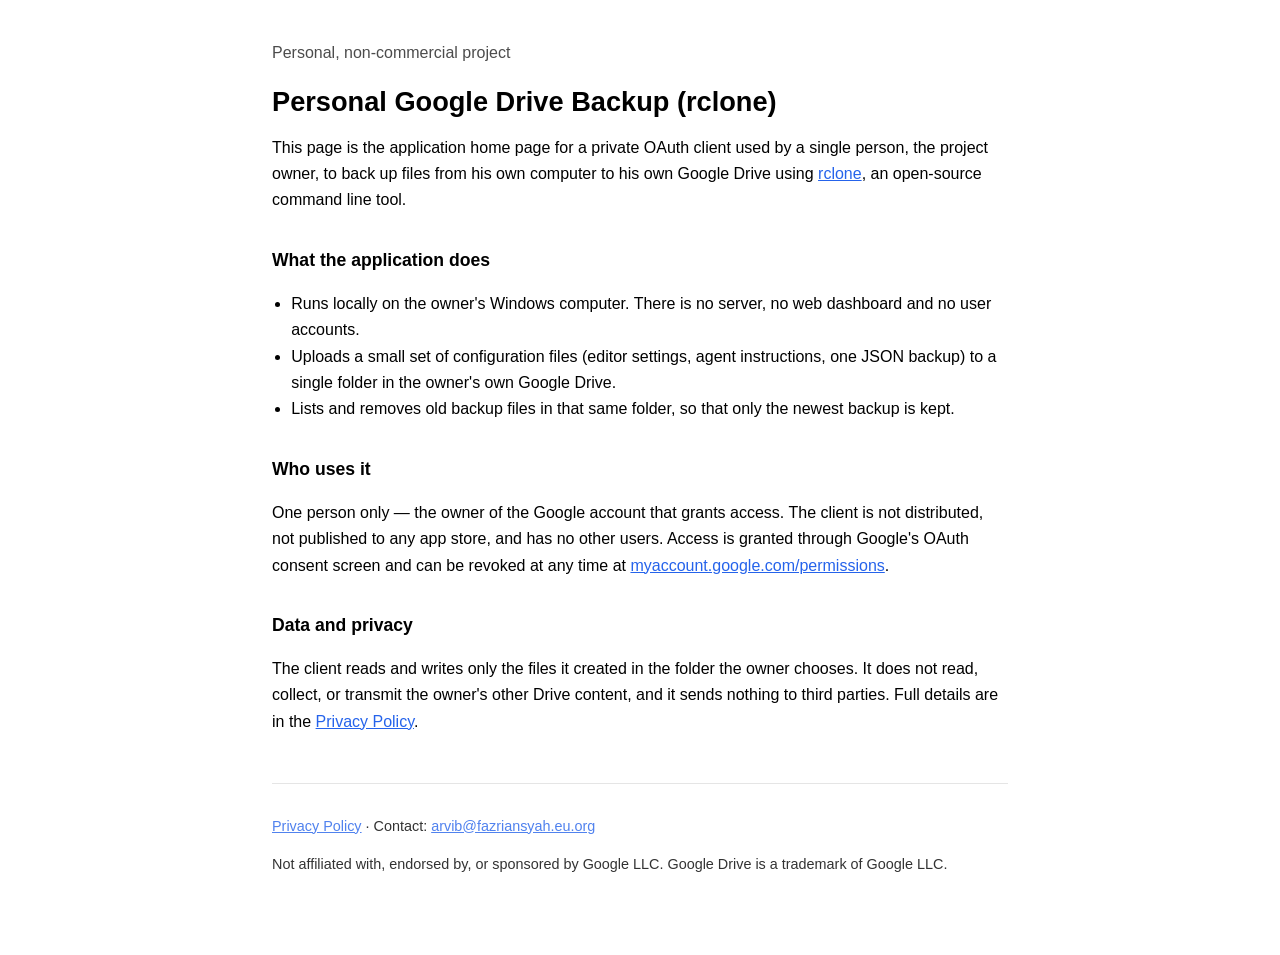
==== index.html @ ad283051 "docs: add OAuth landing page and privacy policy for personal rclone backup client" ====
<!doctype html>
<html lang="en">
<head>
<meta charset="utf-8">
<meta name="viewport" content="width=device-width, initial-scale=1">
<title>Personal Google Drive Backup (rclone)</title>
<style>
  :root { color-scheme: light dark; }
  body { max-width: 46rem; margin: 0 auto; padding: 2.5rem 1.25rem 4rem;
         font: 16px/1.65 -apple-system, BlinkMacSystemFont, "Segoe UI", Roboto, Arial, sans-serif; }
  h1 { font-size: 1.7rem; line-height: 1.25; margin-bottom: .35rem; }
  h2 { font-size: 1.1rem; margin-top: 2rem; }
  .sub { opacity: .7; margin-top: 0; }
  ul { padding-left: 1.2rem; }
  code { font-size: .9em; }
  footer { margin-top: 3rem; padding-top: 1rem; border-top: 1px solid #8884; font-size: .9rem; opacity: .8; }
  a { color: #2563eb; }
  @media (prefers-color-scheme: dark) { a { color: #7aa7ff; } }
</style>
</head>
<body>
<p class="sub">Personal, non-commercial project</p>
<h1>Personal Google Drive Backup (rclone)</h1>

<p>
  This page is the application home page for a private OAuth client used by a single
  person, the project owner, to back up files from his own computer to his own Google Drive
  using <a href="https://rclone.org/">rclone</a>, an open-source command line tool.
</p>

<h2>What the application does</h2>
<ul>
  <li>Runs locally on the owner's Windows computer. There is no server, no web dashboard and no user accounts.</li>
  <li>Uploads a small set of configuration files (editor settings, agent instructions, one JSON backup) to a single folder in the owner's own Google Drive.</li>
  <li>Lists and removes old backup files in that same folder, so that only the newest backup is kept.</li>
</ul>

<h2>Who uses it</h2>
<p>
  One person only &mdash; the owner of the Google account that grants access. The client is not
  distributed, not published to any app store, and has no other users. Access is granted through
  Google's OAuth consent screen and can be revoked at any time at
  <a href="https://myaccount.google.com/permissions">myaccount.google.com/permissions</a>.
</p>

<h2>Data and privacy</h2>
<p>
  The client reads and writes only the files it created in the folder the owner chooses.
  It does not read, collect, or transmit the owner's other Drive content, and it sends nothing
  to third parties. Full details are in the
  <a href="./privacy.html">Privacy Policy</a>.
</p>

<footer>
  <p>
    <a href="./privacy.html">Privacy Policy</a> &middot;
    Contact: <a href="mailto:arvib@fazriansyah.eu.org">arvib@fazriansyah.eu.org</a>
  </p>
  <p>Not affiliated with, endorsed by, or sponsored by Google LLC. Google Drive is a trademark of Google LLC.</p>
</footer>
</body>
</html>
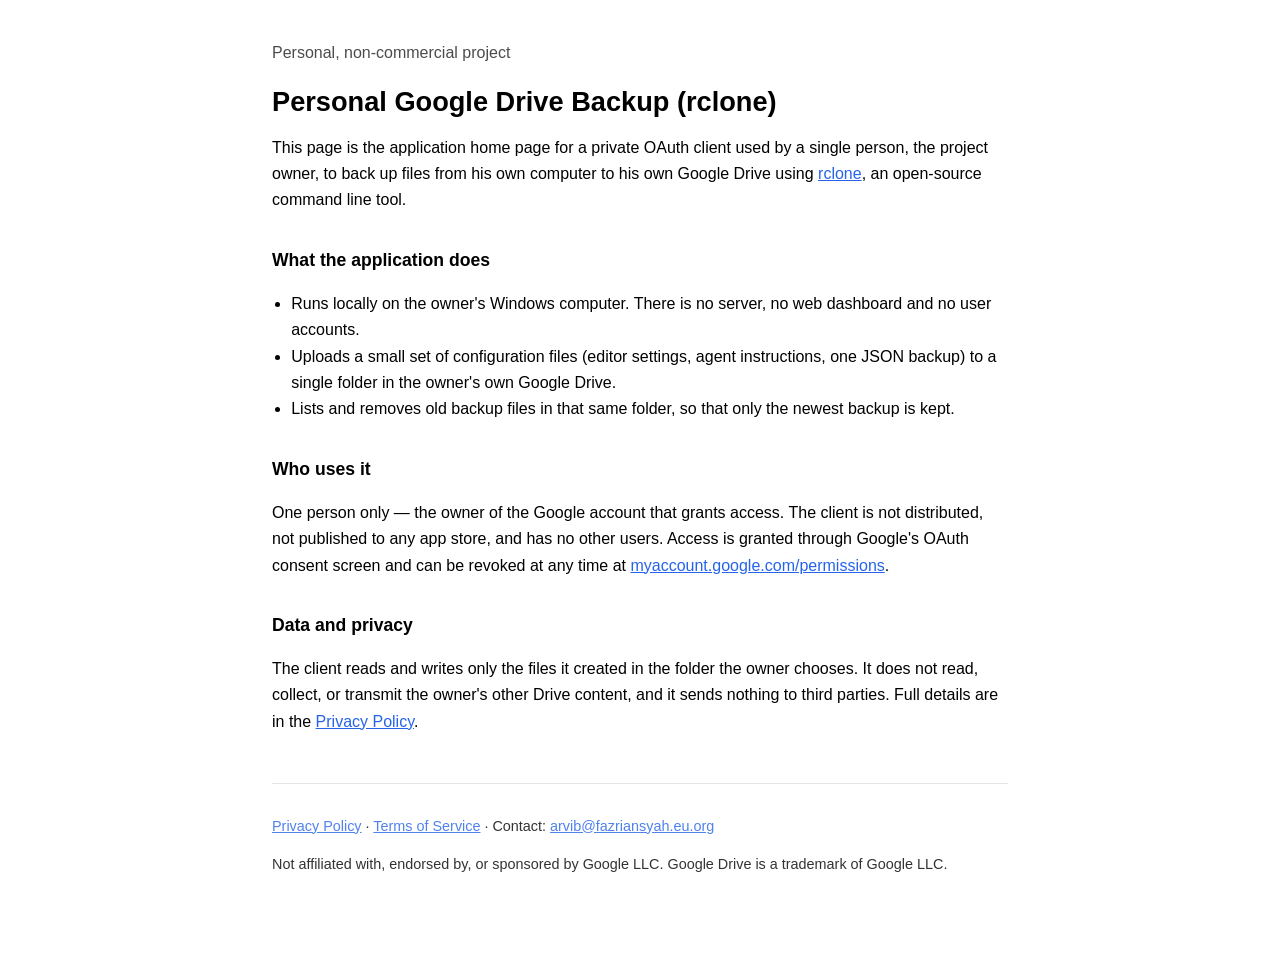
==== commit 1b4334cb: "docs: link terms of service from home page" ====
--- a/index.html
+++ b/index.html
@@ -54,6 +54,7 @@
 <footer>
   <p>
     <a href="./privacy.html">Privacy Policy</a> &middot;
+    <a href="./terms.html">Terms of Service</a> &middot;
     Contact: <a href="mailto:arvib@fazriansyah.eu.org">arvib@fazriansyah.eu.org</a>
   </p>
   <p>Not affiliated with, endorsed by, or sponsored by Google LLC. Google Drive is a trademark of Google LLC.</p>
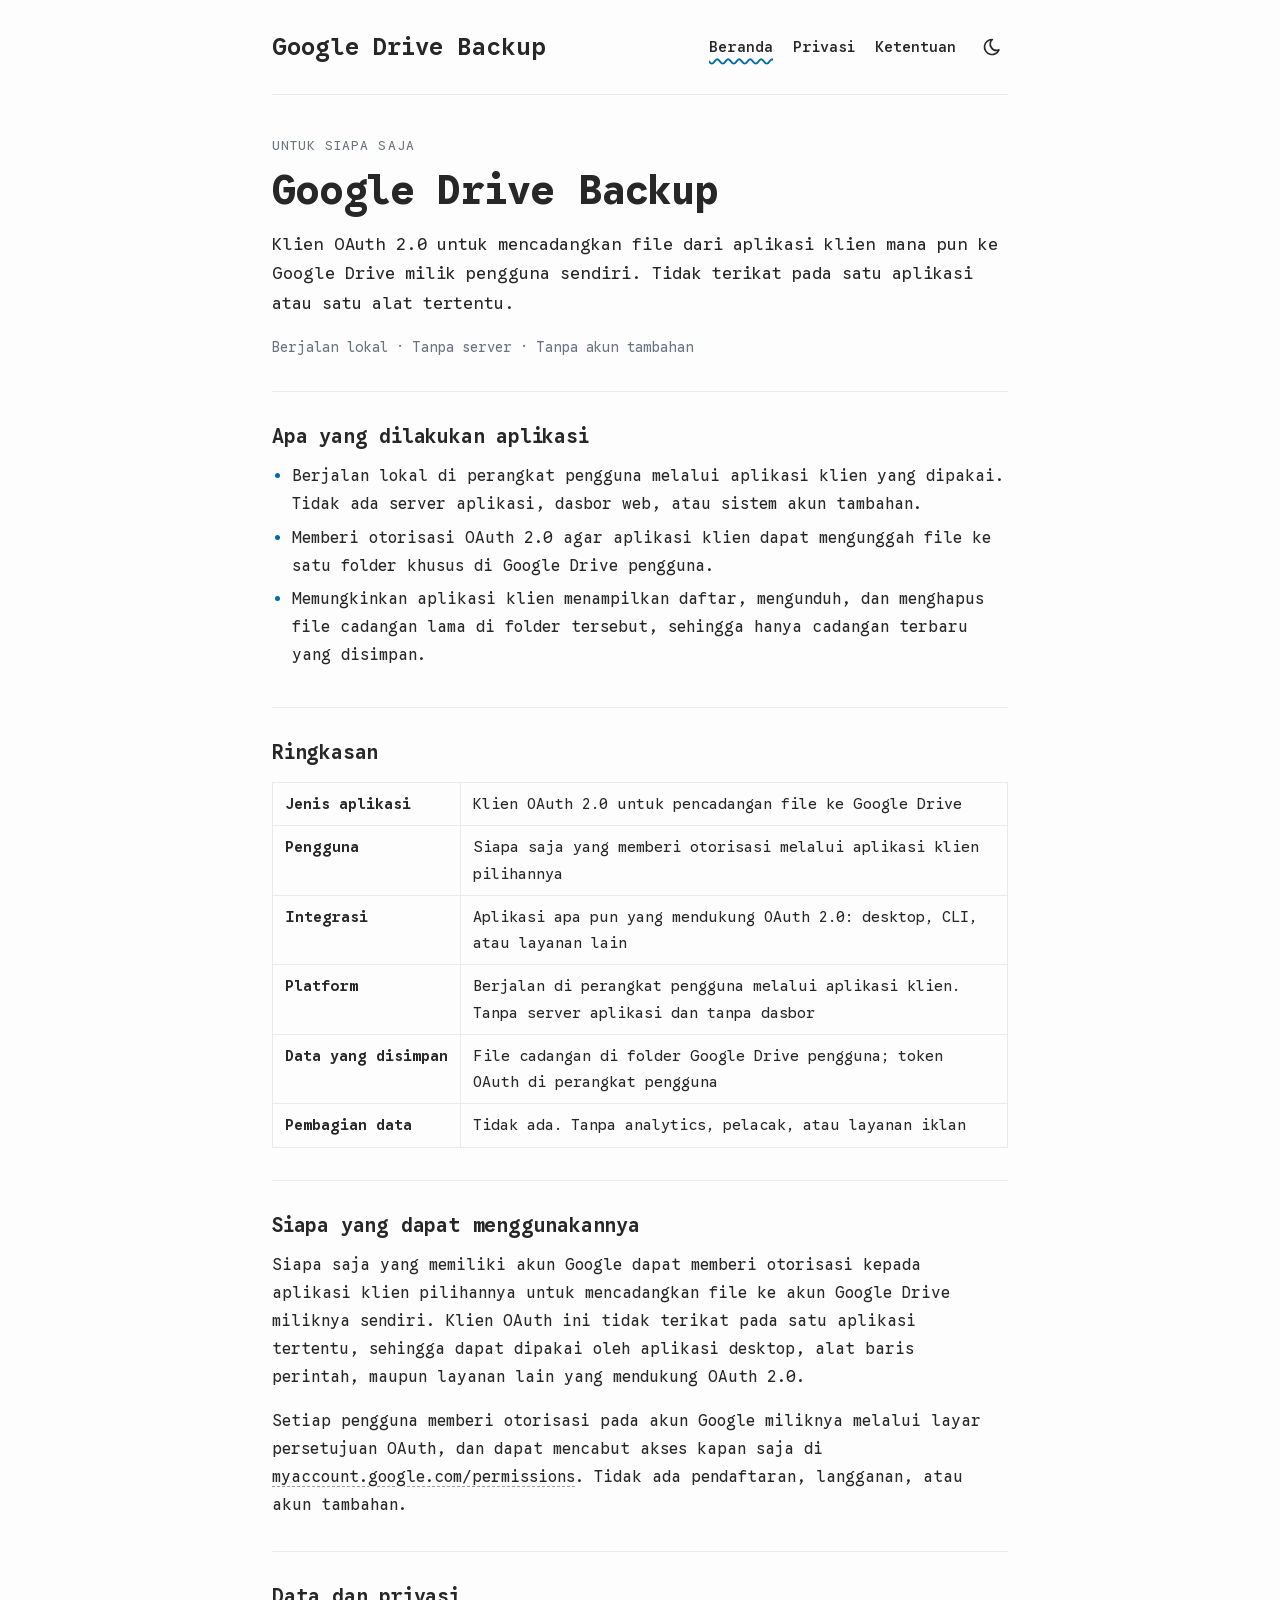
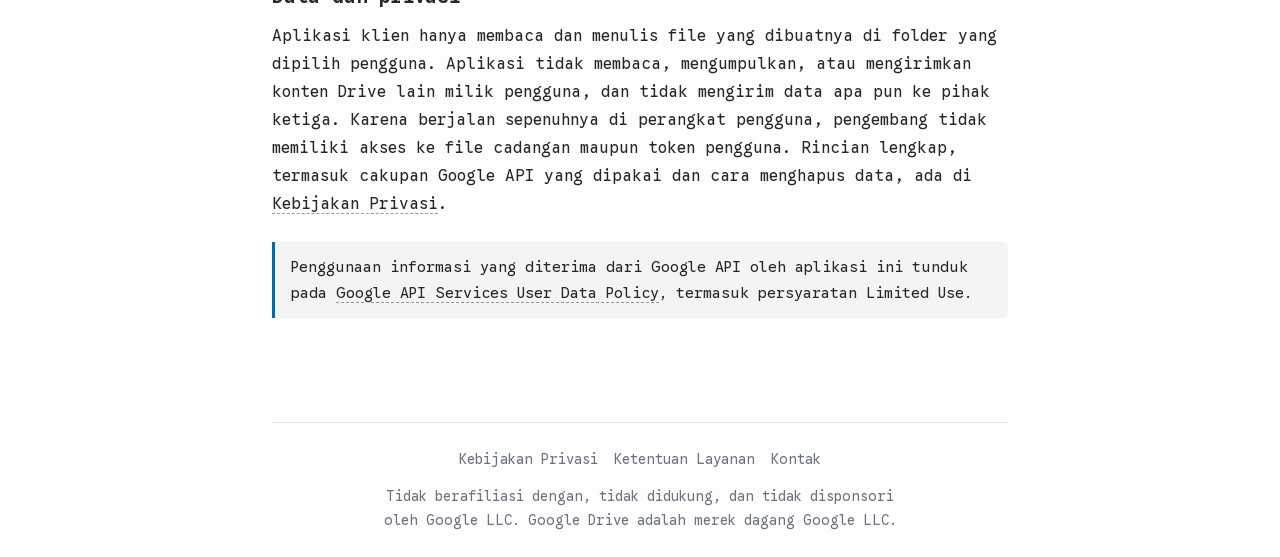
==== commit d3534fa8: "feat(site): adopt Astro Paper theme with Indonesian copy for general OAuth use Rework the landing pa" ====
--- a/index.html
+++ b/index.html
@@ -1,63 +1,166 @@
 <!doctype html>
-<html lang="en">
+<html lang="id">
 <head>
 <meta charset="utf-8">
 <meta name="viewport" content="width=device-width, initial-scale=1">
-<title>Personal Google Drive Backup (rclone)</title>
-<style>
-  :root { color-scheme: light dark; }
-  body { max-width: 46rem; margin: 0 auto; padding: 2.5rem 1.25rem 4rem;
-         font: 16px/1.65 -apple-system, BlinkMacSystemFont, "Segoe UI", Roboto, Arial, sans-serif; }
-  h1 { font-size: 1.7rem; line-height: 1.25; margin-bottom: .35rem; }
-  h2 { font-size: 1.1rem; margin-top: 2rem; }
-  .sub { opacity: .7; margin-top: 0; }
-  ul { padding-left: 1.2rem; }
-  code { font-size: .9em; }
-  footer { margin-top: 3rem; padding-top: 1rem; border-top: 1px solid #8884; font-size: .9rem; opacity: .8; }
-  a { color: #2563eb; }
-  @media (prefers-color-scheme: dark) { a { color: #7aa7ff; } }
-</style>
+<title>Google Drive Backup</title>
+<meta name="description" content="Halaman utama klien OAuth 2.0 yang dapat dipakai aplikasi mana pun untuk mencadangkan file ke Google Drive milik pengguna sendiri.">
+<meta name="color-scheme" content="light dark">
+<meta name="theme-color" content="#fdfdfd">
+<link rel="icon" type="image/svg+xml" href="./assets/favicon.svg">
+<script>
+  (function () {
+    try {
+      var theme = localStorage.getItem("theme");
+      if (!theme) {
+        theme = window.matchMedia("(prefers-color-scheme: dark)").matches
+          ? "dark"
+          : "light";
+      }
+      document.documentElement.setAttribute("data-theme", theme);
+    } catch (error) {}
+  })();
+</script>
+<link rel="stylesheet" href="./assets/style.css">
 </head>
 <body>
-<p class="sub">Personal, non-commercial project</p>
-<h1>Personal Google Drive Backup (rclone)</h1>
+<a class="skip-link" href="#main-content">Lewati ke konten</a>
 
-<p>
-  This page is the application home page for a private OAuth client used by a single
-  person, the project owner, to back up files from his own computer to his own Google Drive
-  using <a href="https://rclone.org/">rclone</a>, an open-source command line tool.
-</p>
+<header class="app-layout">
+  <div class="header-inner">
+    <a class="site-title" href="./index.html">Google Drive Backup</a>
+    <nav aria-label="Navigasi utama">
+      <ul class="nav-list">
+        <li><a href="./index.html" aria-current="page">Beranda</a></li>
+        <li><a href="./privacy.html">Privasi</a></li>
+        <li><a href="./terms.html">Ketentuan</a></li>
+        <li>
+          <button id="theme-btn" class="theme-btn" type="button" aria-label="Ganti tema">
+            <svg class="icon-moon" xmlns="http://www.w3.org/2000/svg" viewBox="0 0 24 24" fill="none" stroke="currentColor" stroke-width="2" stroke-linecap="round" stroke-linejoin="round" aria-hidden="true">
+              <path d="M12 3c.132 0 .263 0 .393 0a7.5 7.5 0 0 0 7.92 12.446a9 9 0 1 1 -8.313 -12.454z" />
+            </svg>
+            <svg class="icon-sun" xmlns="http://www.w3.org/2000/svg" viewBox="0 0 24 24" fill="none" stroke="currentColor" stroke-width="2" stroke-linecap="round" stroke-linejoin="round" aria-hidden="true">
+              <path d="M14.828 14.828a4 4 0 1 0 -5.656 -5.656a4 4 0 0 0 5.656 5.656z" />
+              <path d="M6.343 17.657l-1.414 1.414" />
+              <path d="M6.343 6.343l-1.414 -1.414" />
+              <path d="M17.657 6.343l1.414 -1.414" />
+              <path d="M17.657 17.657l1.414 1.414" />
+              <path d="M4 12h-2" />
+              <path d="M12 4v-2" />
+              <path d="M20 12h2" />
+              <path d="M12 20v2" />
+            </svg>
+          </button>
+        </li>
+      </ul>
+    </nav>
+  </div>
+</header>
 
-<h2>What the application does</h2>
-<ul>
-  <li>Runs locally on the owner's Windows computer. There is no server, no web dashboard and no user accounts.</li>
-  <li>Uploads a small set of configuration files (editor settings, agent instructions, one JSON backup) to a single folder in the owner's own Google Drive.</li>
-  <li>Lists and removes old backup files in that same folder, so that only the newest backup is kept.</li>
-</ul>
+<main id="main-content" class="app-layout">
+  <section class="hero">
+    <p class="eyebrow">Untuk siapa saja</p>
+    <h1>Google Drive Backup</h1>
+    <p class="lede">
+      Klien OAuth 2.0 untuk mencadangkan file dari aplikasi klien mana pun ke Google Drive
+      milik pengguna sendiri. Tidak terikat pada satu aplikasi atau satu alat tertentu.
+    </p>
+    <p class="meta">Berjalan lokal &middot; Tanpa server &middot; Tanpa akun tambahan</p>
+  </section>
 
-<h2>Who uses it</h2>
-<p>
-  One person only &mdash; the owner of the Google account that grants access. The client is not
-  distributed, not published to any app store, and has no other users. Access is granted through
-  Google's OAuth consent screen and can be revoked at any time at
-  <a href="https://myaccount.google.com/permissions">myaccount.google.com/permissions</a>.
-</p>
+  <section class="section">
+    <h2>Apa yang dilakukan aplikasi</h2>
+    <ul>
+      <li>Berjalan lokal di perangkat pengguna melalui aplikasi klien yang dipakai. Tidak ada server aplikasi, dasbor web, atau sistem akun tambahan.</li>
+      <li>Memberi otorisasi OAuth 2.0 agar aplikasi klien dapat mengunggah file ke satu folder khusus di Google Drive pengguna.</li>
+      <li>Memungkinkan aplikasi klien menampilkan daftar, mengunduh, dan menghapus file cadangan lama di folder tersebut, sehingga hanya cadangan terbaru yang disimpan.</li>
+    </ul>
+  </section>
 
-<h2>Data and privacy</h2>
-<p>
-  The client reads and writes only the files it created in the folder the owner chooses.
-  It does not read, collect, or transmit the owner's other Drive content, and it sends nothing
-  to third parties. Full details are in the
-  <a href="./privacy.html">Privacy Policy</a>.
-</p>
+  <section class="section">
+    <h2>Ringkasan</h2>
+    <div class="table-wrap">
+      <table>
+        <tbody>
+          <tr>
+            <th scope="row">Jenis aplikasi</th>
+            <td>Klien OAuth 2.0 untuk pencadangan file ke Google Drive</td>
+          </tr>
+          <tr>
+            <th scope="row">Pengguna</th>
+            <td>Siapa saja yang memberi otorisasi melalui aplikasi klien pilihannya</td>
+          </tr>
+          <tr>
+            <th scope="row">Integrasi</th>
+            <td>Aplikasi apa pun yang mendukung OAuth 2.0: desktop, CLI, atau layanan lain</td>
+          </tr>
+          <tr>
+            <th scope="row">Platform</th>
+            <td>Berjalan di perangkat pengguna melalui aplikasi klien. Tanpa server aplikasi dan tanpa dasbor</td>
+          </tr>
+          <tr>
+            <th scope="row">Data yang disimpan</th>
+            <td>File cadangan di folder Google Drive pengguna; token OAuth di perangkat pengguna</td>
+          </tr>
+          <tr>
+            <th scope="row">Pembagian data</th>
+            <td>Tidak ada. Tanpa analytics, pelacak, atau layanan iklan</td>
+          </tr>
+        </tbody>
+      </table>
+    </div>
+  </section>
 
-<footer>
-  <p>
-    <a href="./privacy.html">Privacy Policy</a> &middot;
-    <a href="./terms.html">Terms of Service</a> &middot;
-    Contact: <a href="mailto:arvib@fazriansyah.eu.org">arvib@fazriansyah.eu.org</a>
-  </p>
-  <p>Not affiliated with, endorsed by, or sponsored by Google LLC. Google Drive is a trademark of Google LLC.</p>
+  <section class="section">
+    <h2>Siapa yang dapat menggunakannya</h2>
+    <p>
+      Siapa saja yang memiliki akun Google dapat memberi otorisasi kepada aplikasi klien pilihannya
+      untuk mencadangkan file ke akun Google Drive miliknya sendiri. Klien OAuth ini tidak terikat
+      pada satu aplikasi tertentu, sehingga dapat dipakai oleh aplikasi desktop, alat baris perintah,
+      maupun layanan lain yang mendukung OAuth 2.0.
+    </p>
+    <p>
+      Setiap pengguna memberi otorisasi pada akun Google miliknya melalui layar persetujuan OAuth,
+      dan dapat mencabut akses kapan saja di
+      <a href="https://myaccount.google.com/permissions">myaccount.google.com/permissions</a>.
+      Tidak ada pendaftaran, langganan, atau akun tambahan.
+    </p>
+  </section>
+
+  <section class="section">
+    <h2>Data dan privasi</h2>
+    <p>
+      Aplikasi klien hanya membaca dan menulis file yang dibuatnya di folder yang dipilih pengguna.
+      Aplikasi tidak membaca, mengumpulkan, atau mengirimkan konten Drive lain milik pengguna,
+      dan tidak mengirim data apa pun ke pihak ketiga. Karena berjalan sepenuhnya di perangkat
+      pengguna, pengembang tidak memiliki akses ke file cadangan maupun token pengguna.
+      Rincian lengkap, termasuk cakupan Google API yang dipakai dan cara menghapus data, ada di
+      <a href="./privacy.html">Kebijakan Privasi</a>.
+    </p>
+    <div class="note">
+      <p>
+        Penggunaan informasi yang diterima dari Google API oleh aplikasi ini tunduk pada
+        <a href="https://developers.google.com/terms/api-services-user-data-policy">Google API Services User Data Policy</a>,
+        termasuk persyaratan Limited Use.
+      </p>
+    </div>
+  </section>
+</main>
+
+<footer class="app-layout">
+  <div class="footer-inner">
+    <ul class="footer-links">
+      <li><a href="./privacy.html">Kebijakan Privasi</a></li>
+      <li><a href="./terms.html">Ketentuan Layanan</a></li>
+      <li><a href="mailto:arvib@fazriansyah.eu.org">Kontak</a></li>
+    </ul>
+    <p>
+      Tidak berafiliasi dengan, tidak didukung, dan tidak disponsori oleh Google LLC.
+      Google Drive adalah merek dagang Google LLC.
+    </p>
+  </div>
 </footer>
+
+<script src="./assets/theme.js" defer></script>
 </body>
 </html>
--- a/assets/style.css
+++ b/assets/style.css
@@ -0,0 +1,448 @@
+/* ------------------------------------------------------------------
+   Theme adapted from Astro Paper (https://github.com/satnaing/astro-paper)
+   MIT licensed. Tokens and layout mirror src/styles/theme.css.
+   ------------------------------------------------------------------ */
+
+@font-face {
+  font-family: "Google Sans Code";
+  font-style: normal;
+  font-weight: 300 800;
+  font-display: swap;
+  src: url("./fonts/google-sans-code-latin.woff2") format("woff2");
+  unicode-range: U+0000-00FF, U+0131, U+0152-0153, U+02BB-02BC, U+02C6, U+02DA,
+    U+02DC, U+0304, U+0308, U+0329, U+2000-206F, U+20AC, U+2122, U+2191, U+2193,
+    U+2212, U+2215, U+FEFF, U+FFFD;
+}
+
+:root {
+  color-scheme: light;
+  --background: #fdfdfd;
+  --foreground: #282728;
+  --accent: #006cac;
+  --accent-foreground: #ffffff;
+  --muted: #e6e6e6;
+  --muted-foreground: #6b7280;
+  --border: #ece9e9;
+  --max-width: 48rem;
+}
+
+[data-theme="dark"] {
+  color-scheme: dark;
+  --background: #212737;
+  --foreground: #eaedf3;
+  --accent: #ff6b01;
+  --accent-foreground: #ffffff;
+  --muted: #343f60;
+  --muted-foreground: #afb9ca;
+  --border: #ab4b08;
+}
+
+/* No-JS fallback: honour the OS preference when no theme was stored. */
+@media (prefers-color-scheme: dark) {
+  :root:not([data-theme="light"]) {
+    color-scheme: dark;
+    --background: #212737;
+    --foreground: #eaedf3;
+    --accent: #ff6b01;
+    --accent-foreground: #ffffff;
+    --muted: #343f60;
+    --muted-foreground: #afb9ca;
+    --border: #ab4b08;
+  }
+}
+
+*,
+*::before,
+*::after {
+  box-sizing: border-box;
+}
+
+html {
+  -webkit-text-size-adjust: 100%;
+  overflow-y: scroll;
+  scroll-behavior: smooth;
+}
+
+body {
+  margin: 0;
+  min-height: 100svh;
+  display: flex;
+  flex-direction: column;
+  background-color: var(--background);
+  color: var(--foreground);
+  font-family: "Google Sans Code", ui-monospace, SFMono-Regular, "SF Mono",
+    Menlo, Consolas, "Liberation Mono", monospace;
+  font-size: 1rem;
+  line-height: 1.75;
+  -webkit-font-smoothing: antialiased;
+  transition: background-color 0.15s ease, color 0.15s ease;
+}
+
+::selection {
+  background-color: color-mix(in srgb, var(--accent) 80%, transparent);
+  color: var(--accent-foreground);
+}
+
+.app-layout {
+  width: 100%;
+  max-width: var(--max-width);
+  margin-inline: auto;
+  padding-inline: 1rem;
+}
+
+main {
+  flex: 1 0 auto;
+  padding-bottom: 1rem;
+}
+
+/* ---------------------------------------------------------------- links */
+
+a {
+  color: inherit;
+  text-decoration-line: underline;
+  text-decoration-style: dashed;
+  text-decoration-thickness: 1px;
+  text-underline-offset: 0.25rem;
+  text-decoration-color: color-mix(in srgb, currentColor 45%, transparent);
+  overflow-wrap: break-word;
+}
+
+a:hover {
+  color: var(--accent);
+  text-decoration-style: solid;
+}
+
+a:focus-visible,
+button:focus-visible,
+[tabindex]:focus-visible {
+  outline: 2px dashed var(--accent);
+  outline-offset: 2px;
+  text-decoration: none;
+  border-radius: 0.125rem;
+}
+
+.skip-link {
+  position: absolute;
+  inset-inline-start: 1rem;
+  top: -100%;
+  z-index: 50;
+  padding: 0.5rem 0.75rem;
+  background-color: var(--background);
+  color: var(--accent);
+  text-decoration: none;
+}
+
+.skip-link:focus {
+  top: 1rem;
+}
+
+/* --------------------------------------------------------------- header */
+
+.header-inner {
+  border-bottom: 1px solid var(--border);
+  padding-block: 1rem;
+  display: flex;
+  flex-direction: column;
+  align-items: center;
+  justify-content: space-between;
+  gap: 0.5rem;
+}
+
+.site-title {
+  font-size: 1.25rem;
+  line-height: 1.5;
+  font-weight: 600;
+  text-align: center;
+  text-decoration: none;
+  white-space: nowrap;
+}
+
+.site-title:hover {
+  color: var(--accent);
+}
+
+.nav-list {
+  display: flex;
+  flex-wrap: wrap;
+  align-items: center;
+  justify-content: center;
+  gap: 0.25rem 1.25rem;
+  list-style: none;
+  margin: 0;
+  padding: 0;
+}
+
+.nav-list > li {
+  display: flex;
+  align-items: center;
+}
+
+.nav-list a {
+  display: block;
+  padding-block: 0.25rem;
+  font-size: 0.95rem;
+  font-weight: 500;
+  text-decoration: none;
+}
+
+.nav-list a:hover {
+  color: var(--accent);
+}
+
+.nav-list a[aria-current="page"] {
+  text-decoration-line: underline;
+  text-decoration-style: wavy;
+  text-decoration-thickness: 2px;
+  text-decoration-color: var(--accent);
+  text-underline-offset: 0.4rem;
+}
+
+.theme-btn {
+  position: relative;
+  width: 2rem;
+  height: 2rem;
+  padding: 0;
+  border: 0;
+  border-radius: 0.375rem;
+  background: none;
+  color: inherit;
+  cursor: pointer;
+}
+
+.theme-btn:hover {
+  color: var(--accent);
+}
+
+.theme-btn svg {
+  position: absolute;
+  top: 50%;
+  left: 50%;
+  width: 1.25rem;
+  height: 1.25rem;
+  transform: translate(-50%, -50%) rotate(0deg) scale(1);
+  transition: transform 0.3s ease, opacity 0.3s ease;
+}
+
+.theme-btn .icon-sun {
+  opacity: 0;
+  transform: translate(-50%, -50%) rotate(90deg) scale(0.6);
+}
+
+[data-theme="dark"] .theme-btn .icon-sun {
+  opacity: 1;
+  transform: translate(-50%, -50%) rotate(0deg) scale(1);
+}
+
+[data-theme="dark"] .theme-btn .icon-moon {
+  opacity: 0;
+  transform: translate(-50%, -50%) rotate(-90deg) scale(0.6);
+}
+
+@media (min-width: 640px) {
+  .header-inner {
+    flex-direction: row;
+    align-items: center;
+    padding-block: 1.5rem;
+  }
+
+  .site-title {
+    font-size: 1.5rem;
+    line-height: 1.1;
+    text-align: start;
+  }
+
+  .nav-list {
+    justify-content: flex-end;
+  }
+}
+
+/* ------------------------------------------------------------- typography */
+
+.hero {
+  padding-block: 2.5rem 2rem;
+}
+
+.eyebrow {
+  margin: 0;
+  color: var(--muted-foreground);
+  font-size: 0.8125rem;
+  letter-spacing: 0.08em;
+  text-transform: uppercase;
+}
+
+h1 {
+  margin: 0.5rem 0 1rem;
+  font-size: clamp(1.75rem, 1.2rem + 2.4vw, 2.5rem);
+  line-height: 1.2;
+  font-weight: 700;
+  letter-spacing: -0.02em;
+}
+
+h2 {
+  margin: 0 0 0.75rem;
+  font-size: 1.25rem;
+  line-height: 1.3;
+  font-weight: 600;
+  letter-spacing: -0.01em;
+}
+
+h3 {
+  margin: 1.75rem 0 0.5rem;
+  font-size: 1.0625rem;
+  font-weight: 600;
+  font-style: italic;
+}
+
+p {
+  margin: 0 0 1rem;
+}
+
+p:last-child,
+ul:last-child,
+table:last-child {
+  margin-bottom: 0;
+}
+
+.lede {
+  font-size: 1.0625rem;
+}
+
+.meta {
+  color: var(--muted-foreground);
+  font-size: 0.875rem;
+}
+
+.meta strong {
+  color: var(--foreground);
+  font-weight: 600;
+}
+
+.section {
+  padding-block: 2rem;
+  border-top: 1px solid var(--border);
+}
+
+ul,
+ol {
+  margin: 0 0 1rem;
+  padding-left: 1.25rem;
+}
+
+li {
+  margin-block: 0.35rem;
+}
+
+li::marker {
+  color: var(--accent);
+}
+
+strong {
+  font-weight: 600;
+}
+
+code {
+  padding: 0.1rem 0.3rem;
+  border-radius: 0.25rem;
+  background-color: color-mix(in srgb, var(--muted) 75%, transparent);
+  font-family: inherit;
+  font-size: 0.875em;
+  overflow-wrap: break-word;
+}
+
+hr {
+  margin-block: 2rem;
+  border: 0;
+  border-top: 1px solid var(--border);
+}
+
+.note {
+  margin: 1.5rem 0;
+  padding: 0.75rem 1rem;
+  border-inline-start: 3px solid var(--accent);
+  border-radius: 0 0.375rem 0.375rem 0;
+  background-color: color-mix(in srgb, var(--muted) 40%, transparent);
+  font-size: 0.9375rem;
+}
+
+.note p:last-child {
+  margin-bottom: 0;
+}
+
+.table-wrap {
+  margin: 1rem 0 0;
+  overflow-x: auto;
+}
+
+table {
+  width: 100%;
+  border-collapse: collapse;
+  font-size: 0.9375rem;
+}
+
+th,
+td {
+  padding: 0.5rem 0.75rem;
+  border: 1px solid var(--border);
+  text-align: left;
+  vertical-align: top;
+}
+
+th {
+  font-weight: 600;
+  white-space: nowrap;
+}
+
+/* --------------------------------------------------------------- footer */
+
+.footer-inner {
+  margin-top: 2rem;
+  padding-block: 1.5rem;
+  border-top: 1px solid var(--border);
+  display: flex;
+  flex-direction: column;
+  align-items: center;
+  gap: 0.75rem;
+  color: var(--muted-foreground);
+  font-size: 0.875rem;
+  text-align: center;
+}
+
+.footer-links {
+  display: flex;
+  flex-wrap: wrap;
+  justify-content: center;
+  gap: 0.25rem 1rem;
+  list-style: none;
+  margin: 0;
+  padding: 0;
+}
+
+.footer-links li {
+  margin: 0;
+}
+
+.footer-links a {
+  text-decoration: none;
+}
+
+.footer-links a:hover {
+  color: var(--accent);
+}
+
+.footer-inner p {
+  margin: 0;
+  max-width: 34rem;
+}
+
+@media (prefers-reduced-motion: reduce) {
+  html {
+    scroll-behavior: auto;
+  }
+
+  *,
+  *::before,
+  *::after {
+    transition-duration: 0.01ms !important;
+    animation-duration: 0.01ms !important;
+  }
+}
